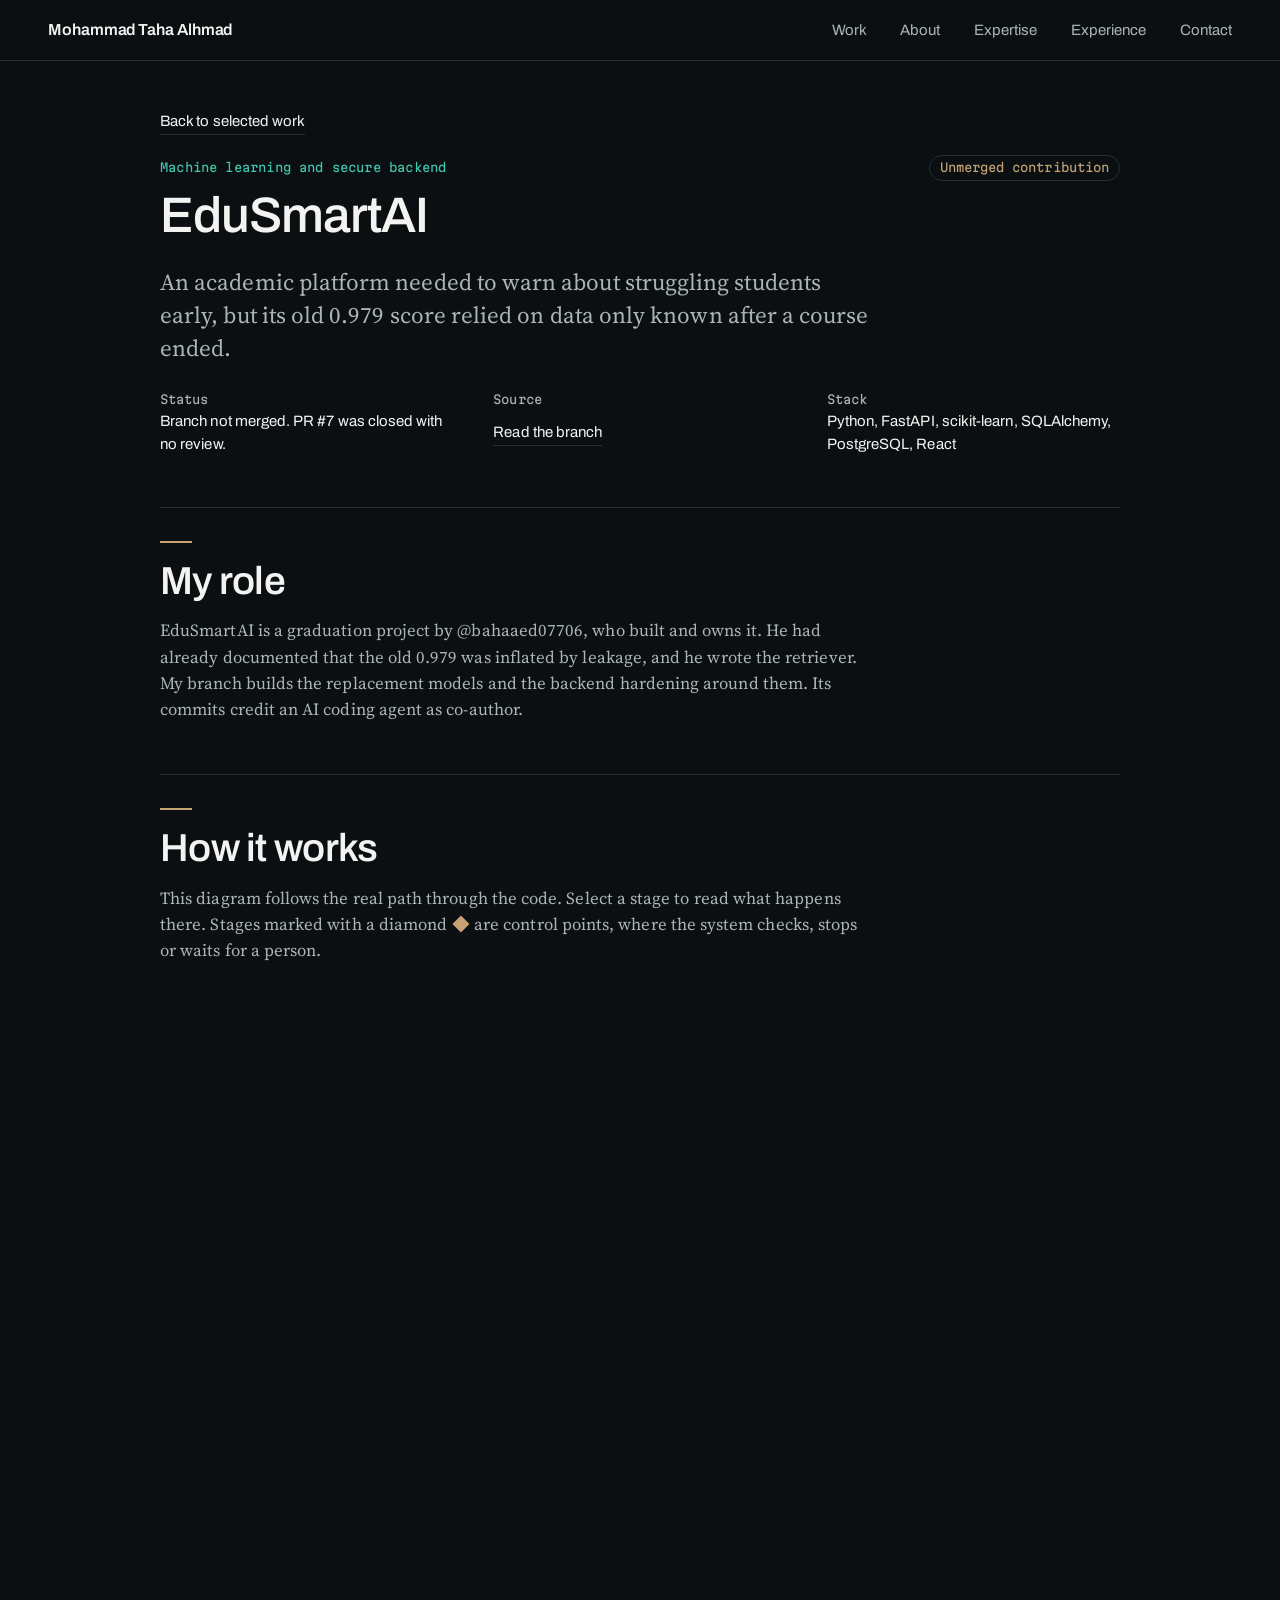
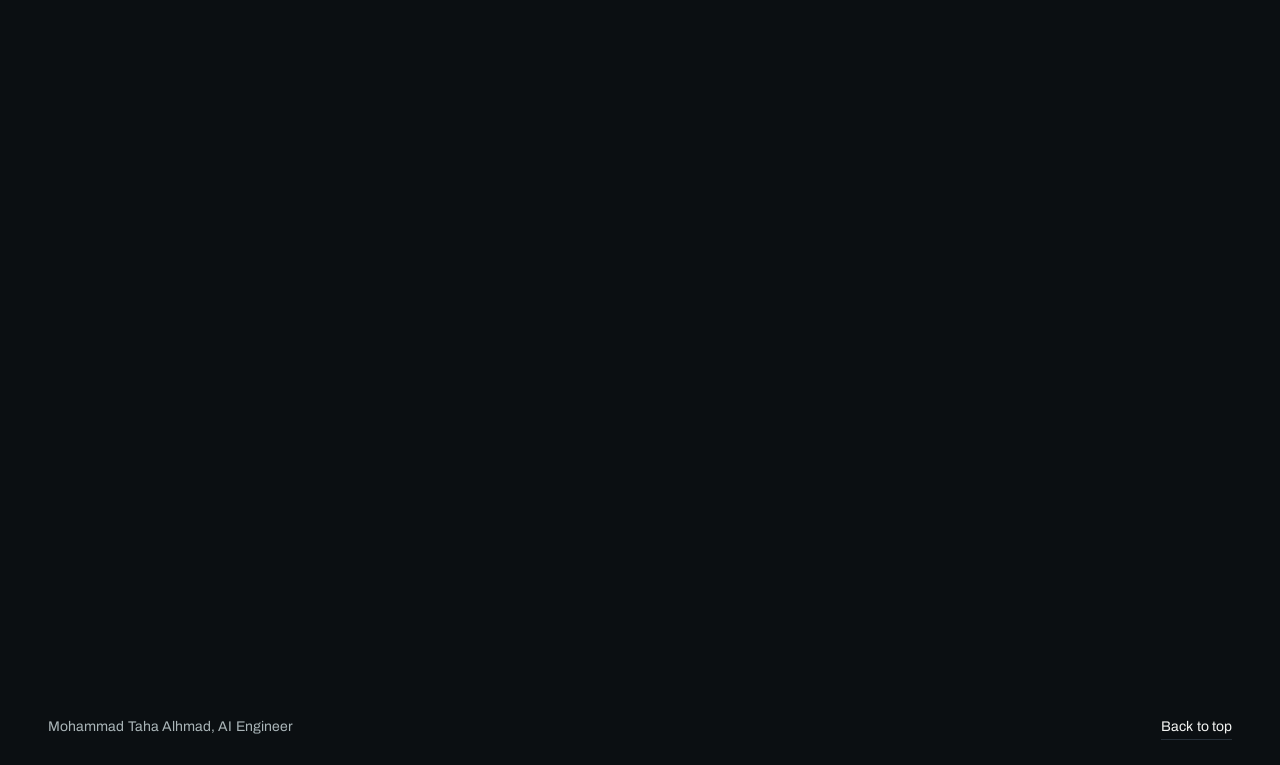
==== case-studies/edusmartai.html @ f691218a "release: replace the old portfolio with the verified redesign One commit with the final tree of the " ====
<!doctype html>
<html lang="en">
<head>
<meta charset="utf-8">
<meta name="viewport" content="width=device-width, initial-scale=1">
<meta http-equiv="Content-Security-Policy" content="default-src &#x27;none&#x27;; style-src &#x27;self&#x27;; script-src &#x27;self&#x27;; font-src &#x27;self&#x27;; img-src &#x27;self&#x27;; base-uri &#x27;none&#x27;; form-action &#x27;none&#x27;">
<meta name="referrer" content="strict-origin-when-cross-origin">
<meta name="color-scheme" content="dark">
<meta name="theme-color" content="#0B0F12">
<title>EduSmartAI case study | Mohammad Taha Alhmad</title>
<meta name="description" content="An academic platform needed to warn about struggling students early, but its old 0.979 score relied on data only known after a course ended.">
<link rel="canonical" href="https://tahamohmadf19-dev.github.io/portfolio/case-studies/edusmartai.html">
<meta property="og:type" content="profile">
<meta property="og:title" content="EduSmartAI case study | Mohammad Taha Alhmad">
<meta property="og:description" content="An academic platform needed to warn about struggling students early, but its old 0.979 score relied on data only known after a course ended.">
<meta property="og:url" content="https://tahamohmadf19-dev.github.io/portfolio/case-studies/edusmartai.html">
<meta property="og:image" content="https://tahamohmadf19-dev.github.io/portfolio/assets/og.png">
<meta property="og:image:alt" content="Mohammad Taha Alhmad, AI Engineer.">
<meta name="twitter:card" content="summary_large_image">
<link rel="icon" href="../assets/favicon.svg" type="image/svg+xml">
<link rel="preload" href="../assets/fonts/archivo.woff2" as="font" type="font/woff2" crossorigin>
<link rel="preload" href="../assets/fonts/source-serif-4.woff2" as="font" type="font/woff2" crossorigin>
<link rel="stylesheet" href="../assets/site.css?v=c9e9f7b3">
<script src="../assets/site.js?v=fcb029c4"></script>
</head>
<body>
<a class="skip" href="#main">Skip to content</a>
<header class="top">
  <div class="top-inner">
    <a class="home" href="../index.html"><span class="home-full">Mohammad Taha Alhmad</span><span class="home-short" aria-hidden="true">MTA</span></a>
    <button type="button" class="menu-btn" aria-expanded="false" aria-controls="site-nav">
      <span class="menu-icon" aria-hidden="true"><span></span><span></span></span>Menu
    </button>
    <nav id="site-nav" aria-label="Sections">
      <ul>
        <li><a href="../index.html#work">Work</a></li>
        <li><a href="../index.html#about">About</a></li>
        <li><a href="../index.html#expertise">Expertise</a></li>
        <li><a href="../index.html#experience">Experience</a></li>
        <li><a href="../index.html#contact">Contact</a></li>
      </ul>
    </nav>
  </div>
</header>

<main id="main" class="case">
  <section class="case-head">
    <p class="crumb"><a class="ul" href="../index.html#edusmartai">Back to selected work</a></p>
    <div class="project-kicker"><p class="shows">Machine learning and secure backend</p><p class="state">Unmerged contribution</p></div>
    <h1 id="name">EduSmartAI</h1>
    <p class="statement">An academic platform needed to warn about struggling students early, but its old 0.979 score relied on data only known after a course ended.</p>
    <dl class="foot-facts">
      <div><dt>Status</dt><dd>Branch not merged. PR #7 was closed with no review.</dd></div>
      <div><dt>Source</dt><dd><a class="ul" href="https://github.com/tahamohmadf19-dev/EduSmartAI/tree/feature/prod-1" rel="noopener noreferrer">Read the branch</a></dd></div>
      <div><dt>Stack</dt><dd>Python, FastAPI, scikit-learn, SQLAlchemy, PostgreSQL, React</dd></div>
    </dl>
  </section>
  
  <section class="case-block" data-reveal aria-labelledby="role-title">
    <h2 id="role-title">My role</h2>
    <p class="case-text">EduSmartAI is a graduation project by @bahaaed07706, who built and owns it. He had already documented that the old 0.979 was inflated by leakage, and he wrote the retriever. My branch builds the replacement models and the backend hardening around them. Its commits credit an AI coding agent as co-author.</p>
  </section>
  <section class="case-block" aria-labelledby="path-title">
    <h2 id="path-title">How it works</h2>
    <div class="case-text"><p>This diagram follows the real path through the code. Select a stage to read what happens there. Stages marked with a diamond <span class="legend-mark" aria-hidden="true"></span> are control points, where the system checks, stops or waits for a person.</p></div>
    <div class="project case-panel" data-reveal><figure class="trace-wrap"><figcaption>One early-risk prediction</figcaption><ol class="trace"><li class="stage stage-store"><button type="button" class="stage-btn" aria-expanded="false" aria-controls="edusmartai-stage-0"><span class="stage-mark" aria-hidden="true"></span><span class="stage-name">Course activity</span><span class="sr">, data</span></button><div class="stage-note" id="edusmartai-stage-0"><p><span class="stage-kind">Data</span> Attendance, submissions and engagement records for each student and course.</p></div></li><li class="stage stage-gate"><button type="button" class="stage-btn" aria-expanded="false" aria-controls="edusmartai-stage-1"><span class="stage-mark" aria-hidden="true"></span><span class="stage-name">Temporal cut-off</span><span class="sr">, control point</span></button><div class="stage-note" id="edusmartai-stage-1"><p><span class="stage-kind">Control point</span> At day 14, 28 or 42, only events visible by that day are used, which avoids the leakage in the old evaluation.</p></div></li><li class="stage stage-gate"><button type="button" class="stage-btn" aria-expanded="false" aria-controls="edusmartai-stage-2"><span class="stage-mark" aria-hidden="true"></span><span class="stage-name">Group-aware validation</span><span class="sr">, control point</span></button><div class="stage-note" id="edusmartai-stage-2"><p><span class="stage-kind">Control point</span> StratifiedGroupKFold keeps each student on one side of every split, with a temporal holdout and bootstrap confidence intervals.</p></div></li><li class="stage stage-step"><button type="button" class="stage-btn" aria-expanded="false" aria-controls="edusmartai-stage-3"><span class="stage-mark" aria-hidden="true"></span><span class="stage-name">Early-risk model</span><span class="sr">, step</span></button><div class="stage-note" id="edusmartai-stage-3"><p><span class="stage-kind">Step</span> A scikit-learn pipeline per cut-off, trained so that scaling and encoding happen inside each fold.</p></div></li><li class="stage stage-gate"><button type="button" class="stage-btn" aria-expanded="false" aria-controls="edusmartai-stage-4"><span class="stage-mark" aria-hidden="true"></span><span class="stage-name">Train-serve parity</span><span class="sr">, control point</span></button><div class="stage-note" id="edusmartai-stage-4"><p><span class="stage-kind">Control point</span> Training and serving share one feature module, and tests check that they produce the same features.</p></div></li><li class="stage stage-step"><button type="button" class="stage-btn" aria-expanded="false" aria-controls="edusmartai-stage-5"><span class="stage-mark" aria-hidden="true"></span><span class="stage-name">Explanation</span><span class="sr">, step</span></button><div class="stage-note" id="edusmartai-stage-5"><p><span class="stage-kind">Step</span> Deterministic, rule-based explanations of which signals drove a prediction, with no model-generated text.</p></div></li><li class="stage stage-step"><button type="button" class="stage-btn" aria-expanded="false" aria-controls="edusmartai-stage-6"><span class="stage-mark" aria-hidden="true"></span><span class="stage-name">Intervention</span><span class="sr">, step</span></button><div class="stage-note" id="edusmartai-stage-6"><p><span class="stage-kind">Step</span> Staff can record and track actions taken for a flagged student.</p></div></li></ol></figure></div>
  </section>
  <section class="case-block" data-reveal aria-labelledby="decisions-title">
    <h2 id="decisions-title">Engineering decisions</h2>
    <ul class="case-list"><li>Reported that the day-14 model is close to chance, and called it insufficient for operational use, instead of tuning until it looked better.</li><li>Built replacement models after the project owner documented the leakage in the old 0.979.</li><li>Added server-side token revocation, audit logging and rate limiting to the backend.</li><li>Added a bilingual held-out RAG evaluation, Arabic right-to-left support and accessibility work.</li></ul>
  </section>
  <section class="case-block" data-reveal aria-labelledby="tested-title">
    <h2 id="tested-title">What was tested</h2>
    <ul class="case-list"><li>Retrained with scripts/train_early_risk.py on 2026-11-07.</li><li>ROC-AUC by cut-off: day 14, 0.5657. Day 28, 0.6769. Day 42, 0.7288.</li><li>Accuracy by cut-off: day 14, 0.5536. Day 28, 0.6444. Day 42, 0.6844.</li><li>Backend suite: 220 passed, 3 skipped, at commit 73583aa.</li></ul>
  </section>
  <section class="case-block" data-reveal aria-labelledby="limits-title">
    <h2 id="limits-title">Limits and open work</h2>
    <ul class="case-list"><li>The legacy 0.979 could not be reproduced, because a source file is not in the repository.</li><li>The branch is not part of the project&#x27;s main branch.</li><li>The retriever is by the project owner, and it is lexical, not semantic.</li><li>Live LLM answer quality was not evaluated. Frontend tests and the live PostgreSQL integration were not run.</li></ul>
  </section>
</main>
<footer class="foot">
  <div class="foot-inner">
    <p>Mohammad Taha Alhmad, AI Engineer</p>
    <a class="ul" href="#main">Back to top</a>
  </div>
</footer>
</body>
</html>
---- assets/site.css ----
/* Black and charcoal surfaces, with teal for actions and interaction. Gold marks control points and small details.
   The base styles below are complete and still. All motion is added in one block near the end of this file. */
@font-face {
  font-family: "Archivo";
  src: url("fonts/archivo.woff2") format("woff2");
  font-weight: 400 800;
  font-stretch: 75% 125%;
  font-display: swap;
}
@font-face {
  font-family: "Source Serif 4";
  src: url("fonts/source-serif-4.woff2") format("woff2");
  font-weight: 400 700;
  font-display: swap;
}
@font-face {
  font-family: "Martian Mono";
  src: url("fonts/martian-mono.woff2") format("woff2");
  font-weight: 400 600;
  font-display: swap;
}
@font-face {
  font-family: "Archivo Fallback";
  src: local("Arial");
  size-adjust: 100%;
}

:root {
  color-scheme: dark;
  /* The owner's palette. */
  --bg: #0B0F12;
  --bg-2: #10171B;
  --surface: #151D22;
  --line: #273039;
  --text: #F3F4F2;
  --text-2: #AAB5B8;
  --accent: #42C8AD;
  --gold: #C4A274;
  /* Derived from it, for hover and for text on the accent color. */
  --accent-hover: #63D6BF;
  --on-accent: #0B0F12;

  --sans: "Archivo", "Archivo Fallback", Arial, sans-serif;
  --serif: "Source Serif 4", Georgia, serif;
  --mono: "Martian Mono", Consolas, monospace;
  --gutter: clamp(1.25rem, 4vw, 3rem);
  --page: min(100% - 2 * var(--gutter), 77.5rem);
  --section: clamp(4rem, 7.5vw, 7rem);
  --ease: cubic-bezier(0.2, 0.7, 0.2, 1);
}

*, *::before, *::after { box-sizing: border-box; }
html { -webkit-text-size-adjust: 100%; background: var(--bg); scroll-padding-top: 5rem; }
body {
  margin: 0;
  background: var(--bg);
  color: var(--text);
  font: 400 1rem/1.6 var(--sans);
  letter-spacing: 0.004em;
  overflow-wrap: break-word;
}
h1, h2, h3, h4, p, ul, ol, dl, dd, figure { margin: 0; padding: 0; }
ul, ol { list-style: none; }
img { display: block; max-width: 100%; height: auto; }
a { color: var(--accent); }
::selection { background: rgb(66 200 173 / 0.28); }
:focus-visible { outline: 2px solid var(--accent); outline-offset: 3px; border-radius: 4px; }
.sr {
  position: absolute; width: 1px; height: 1px; overflow: hidden;
  clip-path: inset(50%); white-space: nowrap;
}
.skip {
  position: absolute; left: var(--gutter); top: -4rem; z-index: 40;
  padding: 0.6rem 1rem; border-radius: 6px;
  background: var(--accent); color: var(--on-accent);
  font-weight: 600;
}
.skip:focus { top: 0.5rem; }

/* An underline that draws in the accent color on hover. It sits on a quiet resting line. */
.ul {
  color: var(--text);
  text-decoration: none;
  background-image: linear-gradient(var(--accent), var(--accent)), linear-gradient(var(--line), var(--line));
  background-position: 0 calc(100% - 0.55rem);
  background-repeat: no-repeat;
  background-size: 0 1px, 100% 1px;
}
.ul:hover, .ul:focus-visible { background-size: 100% 1px, 100% 1px; color: var(--accent-hover); }

/* Shared type */
h1, h2, h3, h4 { font-family: var(--sans); color: var(--text); text-wrap: balance; }
h2 { font-size: clamp(1.75rem, 1.4rem + 1.3vw, 2.5rem); font-weight: 560; line-height: 1.14; letter-spacing: -0.018em; }
h2::before {
  content: ""; display: block; width: 2rem; height: 2px; margin-bottom: 1rem;
  background: var(--gold); transform-origin: left center;
}
.shows, .fact dt, .hero-note, .stage-kind, .trace-wrap figcaption, .path figcaption, .job-dates, .index-shows, .index-title, .stack-line {
  font-family: var(--mono);
  font-size: 0.75rem;
  font-weight: 400;
  line-height: 1.6;
  letter-spacing: 0.015em;
}

/* Header */
.top {
  position: sticky; top: 0; z-index: 30;
  background: var(--bg);
  border-bottom: 1px solid var(--line);
}
.top-inner {
  position: relative;
  display: flex; justify-content: space-between; align-items: center; gap: 1rem;
  width: var(--page); margin-inline: auto; padding-block: 0.5rem;
}
.home-short { display: none; }
.home { display: inline-flex; align-items: center; min-height: 44px; color: var(--text); font-weight: 600; letter-spacing: -0.005em; text-decoration: none; }
.top nav ul { display: flex; flex-wrap: wrap; column-gap: clamp(1.25rem, 2.6vw, 2.25rem); }
.top nav a {
  position: relative;
  display: inline-flex; align-items: center; min-height: 44px;
  color: var(--text-2); font-size: 0.9375rem; text-decoration: none;
}
.top nav a::after {
  content: ""; position: absolute; left: 0; right: 0; bottom: 0.45rem; height: 1px;
  background: var(--accent); transform: scaleX(0); transform-origin: left center;
}
.top nav a:hover, .top nav a[aria-current] { color: var(--text); }
.top nav a:hover::after, .top nav a[aria-current]::after { transform: scaleX(1); }
.menu-btn {
  display: none;
  align-items: center; gap: 0.625rem;
  min-height: 44px; padding: 0 0.875rem;
  background: var(--surface); border: 1px solid var(--line); border-radius: 8px;
  color: var(--text); font: 500 0.9375rem var(--sans); cursor: pointer;
}
.menu-icon { position: relative; display: block; width: 1rem; height: 0.625rem; }
.menu-icon span { position: absolute; left: 0; right: 0; height: 1.5px; background: currentColor; }
.menu-icon span:first-child { top: 0; }
.menu-icon span:last-child { bottom: 0; }
.menu-btn[aria-expanded="true"] .menu-icon span:first-child { transform: translateY(0.28rem) rotate(45deg); }
.menu-btn[aria-expanded="true"] .menu-icon span:last-child { transform: translateY(-0.28rem) rotate(-45deg); }

/* Hero */
/* Only the sides are clipped, so the light fades into the next section instead of ending at a hard edge. */
.hero { position: relative; overflow-x: clip; }
/* Two faint pools of light. They are the only large soft shapes on the page. */
.hero::before, .hero::after { content: ""; position: absolute; z-index: 0; border-radius: 50%; pointer-events: none; }
.hero::before {
  top: -22rem; right: -10rem; width: 52rem; height: 52rem;
  background: radial-gradient(closest-side, rgb(66 200 173 / 0.1), rgb(66 200 173 / 0));
}
.hero::after {
  bottom: -26rem; left: -14rem; width: 46rem; height: 46rem;
  background: radial-gradient(closest-side, rgb(196 162 116 / 0.06), rgb(196 162 116 / 0));
}
.hero-grid {
  position: relative; z-index: 1;
  display: grid;
  grid-template-columns: minmax(0, 1fr) clamp(18rem, 26vw, 23rem);
  gap: 2rem clamp(2.5rem, 6.5vw, 6.5rem);
  align-items: center;
  width: var(--page);
  margin-inline: auto;
  padding-block: clamp(1.75rem, 2.6vw, 2.5rem) clamp(1.75rem, 2.4vw, 2.25rem);
}
h1 {
  font-size: clamp(2.125rem, 1.6rem + 1.9vw, 3.25rem);
  font-weight: 540;
  line-height: 1.08;
  letter-spacing: -0.02em;
}
.role {
  margin-top: 0.625rem;
  color: var(--accent);
  font-size: clamp(1.125rem, 1.05rem + 0.35vw, 1.375rem);
  font-weight: 500;
  line-height: 1.3;
}
.statement {
  margin-top: clamp(1.125rem, 1.8vw, 1.5rem);
  max-width: 31em;
  color: var(--text-2);
  font: 400 clamp(1.1875rem, 1.05rem + 0.5vw, 1.4375rem)/1.45 var(--serif);
}
.actions { display: flex; flex-wrap: wrap; gap: 0.75rem; margin-top: clamp(1.5rem, 2.4vw, 2rem); }
.btn {
  display: inline-flex; align-items: center; justify-content: center; gap: 0.625rem;
  min-height: 3.125rem; padding: 0.5rem 1.5rem;
  background: var(--surface);
  border: 1px solid var(--line); border-radius: 8px;
  color: var(--text); text-decoration: none;
  font-weight: 600; line-height: 1.2;
}
.btn:hover { border-color: var(--accent); color: var(--accent-hover); }
.btn.btn-primary { background: var(--accent); border-color: var(--accent); color: var(--on-accent); }
.btn.btn-primary:hover { background: var(--accent-hover); border-color: var(--accent-hover); color: var(--on-accent); }
.hero-links { display: flex; flex-wrap: wrap; column-gap: 1.5rem; margin-top: 0.625rem; font-size: 0.9375rem; font-weight: 500; }
.hero-links a, .contact-links a { display: inline-flex; align-items: center; min-height: 44px; }
.stack-line {
  display: flex; flex-wrap: wrap; gap: 0.1rem 1.1rem;
  margin-top: 0.875rem;
  color: var(--text-2);
  line-height: 1.8;
}

/* Portrait */
.frame {
  position: relative;
  padding: 0.625rem;
  background: var(--surface);
  border: 1px solid var(--line);
  border-radius: 18px;
  box-shadow: 0 36px 70px -48px rgb(66 200 173 / 0.4);
}
.frame::before, .frame::after {
  content: ""; position: absolute; width: 1.5rem; height: 1.5rem; pointer-events: none;
  border: 0 solid var(--gold);
}
.frame::before { top: -1px; left: -1px; border-width: 1px 0 0 1px; border-top-left-radius: 18px; }
.frame::after { right: -1px; bottom: -1px; border-width: 0 1px 1px 0; border-bottom-right-radius: 18px; }
.frame picture, .frame-empty { display: block; overflow: hidden; border-radius: 11px; }
.frame img { width: 100%; aspect-ratio: 4 / 5; object-fit: cover; object-position: 50% 20%; }
/* Shown only until the formal portrait is supplied. The strict build refuses to publish this state. */
.frame-empty {
  display: flex; flex-direction: column; align-items: center; justify-content: center; gap: 0.75rem;
  aspect-ratio: 4 / 5;
  background: var(--bg-2);
  text-align: center;
}
.frame-mono { color: var(--line); font-size: clamp(3rem, 2.5rem + 3vw, 5.5rem); font-weight: 500; line-height: 1; letter-spacing: 0.02em; }
.frame-text { padding-inline: 1rem; color: var(--text-2); font: 400 0.75rem/1.6 var(--mono); }
.hero-note { margin-top: 0.75rem; color: var(--text-2); text-align: center; }

/* The path of one real message, in the hero */
.path {
  grid-column: 1 / -1;
  padding-top: 1.25rem;
  border-top: 1px solid var(--line);
}
.path figcaption { display: flex; flex-wrap: wrap; justify-content: space-between; gap: 0 1.5rem; color: var(--text-2); }
.path figcaption a { display: inline-flex; align-items: center; min-height: 44px; margin-block: -0.75rem; font-family: var(--sans); font-size: 0.875rem; font-weight: 500; }
.path-track { position: relative; margin-top: 0.875rem; }
.path ol { display: grid; grid-template-columns: repeat(7, minmax(0, 1fr)); }
.path li { position: relative; display: flex; flex-direction: column; gap: 0.5rem; padding-right: 0.5rem; color: var(--text-2); font-size: 0.875rem; line-height: 1.25; }
.path li::before { content: ""; position: absolute; left: 0; right: 0; top: 0.45rem; height: 1px; background: var(--line); }
.path li:last-child::before { display: none; }
.path-mark {
  position: relative; z-index: 1; display: block;
  width: 0.9rem; height: 0.9rem;
  background: var(--bg); border: 1.5px solid var(--text-2); border-radius: 50%;
}
.path .stage-store .path-mark { border-radius: 2px; }
.path .stage-gate .path-mark { width: 0.7rem; height: 0.7rem; margin: 0.1rem; background: var(--gold); border-color: var(--gold); border-radius: 1px; transform: rotate(45deg); }
.path-pulse {
  position: absolute; left: 0; top: 0.45rem; z-index: 2;
  width: calc(100% * 6 / 7); height: 1px;
  opacity: 0; pointer-events: none;
}
.path-pulse::before {
  content: ""; position: absolute; left: -0.25rem; top: -0.25rem;
  width: 0.5rem; height: 0.5rem; border-radius: 50%;
  background: var(--accent); box-shadow: 0 0 0.75rem rgb(66 200 173 / 0.8);
}

/* A hairline grid: one card divided by 1px gaps. Used for the project index and for how I work. */
.index, .work { width: var(--page); margin-inline: auto; position: relative; z-index: 1; }
.index-title { margin-bottom: 0.75rem; color: var(--text-2); }
.index ul, .approach ul {
  display: grid;
  gap: 1px;
  overflow: hidden;
  background: var(--line);
  border: 1px solid var(--line);
  border-radius: 12px;
}
.index ul { grid-template-columns: repeat(4, minmax(0, 1fr)); }
.index li { display: flex; background: var(--surface); }
.index a { position: relative; flex: 1; display: block; padding: 1.125rem 2.5rem 1.25rem 1.25rem; color: var(--text); text-decoration: none; }
.index a:focus-visible { outline-offset: -4px; }
.index a::after { content: "\2192"; position: absolute; right: 1.25rem; top: 1.125rem; color: var(--text-2); line-height: 1.3; }
.index a:hover { background: var(--bg-2); }
.index a:hover .index-name, .index a:hover::after { color: var(--accent-hover); }
.index-name { display: block; font-size: 1.0625rem; font-weight: 560; line-height: 1.3; letter-spacing: -0.008em; }
.index-shows { display: block; margin-top: 0.25rem; color: var(--text-2); }

/* Work */
.work { padding-top: var(--section); }
.section-head { display: grid; grid-template-columns: minmax(0, 4fr) minmax(0, 8fr); gap: 1rem clamp(2rem, 4vw, 3.5rem); align-items: end; margin-bottom: clamp(2rem, 3.5vw, 3rem); }
.section-head p { max-width: 38em; color: var(--text-2); font: 400 1.125rem/1.5 var(--serif); }
.legend-mark { display: inline-block; width: 0.7em; height: 0.7em; margin: 0 0.2em; background: var(--gold); transform: rotate(45deg); }

.project {
  --col-gap: clamp(1.5rem, 2.8vw, 2.5rem);
  position: relative;
  isolation: isolate;
  padding: clamp(1.25rem, 3.2vw, 2.75rem);
  background: var(--surface);
  border: 1px solid var(--line);
  border-radius: 16px;
}
/* A soft light that follows the pointer. Its position is set by site.js. */
.project::before {
  content: ""; position: absolute; inset: 0; z-index: -1; border-radius: inherit; opacity: 0; pointer-events: none;
  background: radial-gradient(28rem circle at var(--mx, 50%) var(--my, 0%), rgb(66 200 173 / 0.07), rgb(66 200 173 / 0));
}
.project + .project { margin-top: clamp(1.5rem, 2.6vw, 2.25rem); }
.shows { color: var(--accent); }
.project h3 { margin-top: 0.5rem; font-size: clamp(1.5rem, 1.25rem + 0.9vw, 2rem); font-weight: 560; line-height: 1.14; letter-spacing: -0.016em; }
.purpose { margin-top: 0.875rem; color: var(--text-2); font: 400 1.125rem/1.5 var(--serif); }

/* System trace: the signature of the page. */
.trace-wrap {
  padding: clamp(1.25rem, 2.2vw, 1.75rem);
  background: var(--bg);
  border: 1px solid var(--line);
  border-radius: 12px;
}
.trace-wrap figcaption { color: var(--text-2); }
.trace { display: grid; grid-template-columns: repeat(7, minmax(0, 1fr)); margin-top: 1.125rem; }
.stage { display: contents; }
.stage-btn {
  position: relative;
  grid-row: 1;
  display: flex; flex-direction: column; align-items: flex-start; gap: 0.625rem;
  min-height: 44px;
  padding: 0 0.25rem 1rem 0;
  background: none; border: 0; cursor: pointer; text-align: left;
  color: var(--text-2);
  font: 500 0.875rem/1.25 var(--sans);
}
.stage-btn::before {
  content: ""; position: absolute; left: 0; right: 0; top: 0.6rem; height: 2px; background: var(--accent);
  transform-origin: left center;
}
.stage:last-child .stage-btn::before { right: auto; width: 1.2rem; }
.stage-mark {
  position: relative; z-index: 1;
  width: 1.2rem; height: 1.2rem;
  background: var(--bg); border: 2px solid var(--text-2); border-radius: 50%;
}
.stage-store .stage-mark { border-radius: 3px; }
.stage-gate .stage-mark {
  width: 0.9rem; height: 0.9rem; margin: 0.15rem;
  background: var(--gold); border-color: var(--gold); border-radius: 1px;
  transform: rotate(45deg);
}
.stage-name { display: block; }
/* The ring wraps the name, because a ring on the whole button would cover the next stage's name. */
.stage-btn:focus-visible { outline: none; }
.stage-btn:focus-visible .stage-name { outline: 2px solid var(--accent); outline-offset: 3px; border-radius: 3px; }
.stage-btn:hover { color: var(--text); }
.is-open .stage-btn { color: var(--text); }
.is-open .stage-name { font-weight: 600; }
.is-open .stage-mark { box-shadow: 0 0 0 3px var(--bg), 0 0 0 4.5px var(--text); }
.stage:not(.stage-gate).is-open .stage-mark { background: var(--text); border-color: var(--text); }
.stage-note { grid-column: 1 / -1; grid-row: 2; }
.stage-note p { max-width: 46em; color: var(--text); font-size: 0.9375rem; line-height: 1.55; }
.stage-kind { display: block; margin-bottom: 0.25rem; color: var(--text-2); }
.stage-gate .stage-kind { color: var(--gold); }
/* Hidden notes keep their space, so the panel does not jump when another stage opens. */
.js .stage-note { visibility: hidden; padding-top: 1rem; border-top: 1px solid var(--line); }
.js .is-open .stage-note { visibility: visible; }

/* Without JavaScript: a plain list with every note visible. */
html:not(.js) .trace { grid-template-columns: minmax(0, 1fr); row-gap: 0.25rem; }
html:not(.js) .stage { display: block; }
html:not(.js) .stage-btn { cursor: default; flex-direction: row; align-items: center; padding-bottom: 0.25rem; color: var(--text); }
html:not(.js) .stage-btn::before { display: none; }
html:not(.js) .stage-note { padding: 0 0 0.75rem 2rem; }
html:not(.js) .menu-btn { display: none; }

/* A project card: the problem, then four cells, then status and the way in. */
.project-kicker { display: flex; flex-wrap: wrap; justify-content: space-between; align-items: center; gap: 0.25rem 1rem; }
.state {
  padding: 0.125rem 0.625rem;
  border: 1px solid var(--line); border-radius: 999px;
  color: var(--gold);
  font: 400 0.75rem/1.6 var(--mono);
}
.project-head .purpose { max-width: 44em; }
.media { margin-top: 1.5rem; }
.media img { width: 100%; border: 1px solid var(--line); border-radius: 10px; }
.media figcaption { margin-top: 0.5rem; color: var(--text-2); font: 400 0.75rem/1.6 var(--mono); }
.cells {
  display: grid; grid-template-columns: repeat(2, minmax(0, 1fr)); gap: 1px;
  margin-top: 1.75rem; overflow: hidden;
  background: var(--line); border: 1px solid var(--line); border-radius: 12px;
}
.cell { padding: 1.25rem; background: var(--bg-2); }
.cell h4 { font-size: 0.9375rem; font-weight: 600; }
.cell ul { margin-top: 0.5rem; }
.cell li, .cell p { color: var(--text-2); font-size: 0.9375rem; line-height: 1.5; }
.cell p { margin-top: 0.5rem; }
.cell li { padding: 0.3rem 0; }
.cell .stack { color: var(--text); }
.tag {
  display: inline-block; margin-right: 0.25rem; padding: 0 0.4375rem;
  border: 1px solid var(--line); border-radius: 4px;
  font: 400 0.6875rem/1.5 var(--mono);
  white-space: nowrap;
}
.tag-ran { border-color: var(--accent); color: var(--accent); }
.tag-code { color: var(--text); }
.tag-doc { color: var(--text-2); }
.tag-gap { border-color: var(--gold); color: var(--gold); }
.project-foot {
  display: flex; flex-wrap: wrap; justify-content: space-between; align-items: center; gap: 1rem 2rem;
  margin-top: 1.5rem;
}
.foot-facts { display: flex; flex-wrap: wrap; gap: 0.5rem 2.5rem; flex: 1 1 24rem; }
.foot-facts div { flex: 1 1 14rem; }
.foot-facts dt { color: var(--text-2); font: 400 0.75rem/1.6 var(--mono); }
.foot-facts dd { margin-top: 0.1rem; font-size: 0.9375rem; line-height: 1.5; }
.foot-facts a { display: inline-flex; align-items: center; min-height: 44px; }
.project-foot .btn { flex: none; }
.section-note p { max-width: 38em; color: var(--text-2); font: 400 1.125rem/1.5 var(--serif); }
.legend { display: flex; flex-wrap: wrap; gap: 0.25rem 1.5rem; margin-top: 0.75rem; color: var(--text-2); font-size: 0.875rem; line-height: 1.6; }
.section-head p { max-width: none; }

/* Case study pages */
.case { width: var(--page); max-width: 60rem; margin-inline: auto; padding-bottom: 3rem; }
.case-head { padding-top: clamp(1.5rem, 3vw, 2.5rem); }
.crumb { display: flex; min-height: 44px; align-items: center; margin-bottom: 0.75rem; }
.crumb a { display: inline-flex; align-items: center; min-height: 44px; font-size: 0.9375rem; }
.case-head h1 { margin-top: 0.5rem; }
.case-head .foot-facts { margin-top: 1.5rem; }
.case-block { margin-top: clamp(2.25rem, 4vw, 3.5rem); padding-top: clamp(1.5rem, 2.6vw, 2.25rem); border-top: 1px solid var(--line); }
.case-text { margin-top: 0.875rem; max-width: 42em; color: var(--text-2); font: 400 1.0625rem/1.55 var(--serif); }
.case-list { margin-top: 0.75rem; max-width: 46em; }
.case-list li { position: relative; padding: 0.4375rem 0 0.4375rem 1rem; color: var(--text-2); line-height: 1.55; }
.case-list li::before { content: ""; position: absolute; left: 0; top: 1.1em; width: 0.4em; height: 1px; background: var(--accent); }
.case-panel { margin-top: 1.25rem; padding: 0; border: 0; background: none; }

.more { margin-top: clamp(2.5rem, 4vw, 3.5rem); }
.more h3 { font-size: 1.25rem; font-weight: 560; letter-spacing: -0.01em; }
.more ul { display: grid; grid-template-columns: repeat(3, minmax(0, 1fr)); gap: 1rem clamp(1.5rem, 2.8vw, 2.5rem); margin-top: 0.75rem; align-items: start; }
.more li { padding-top: 0.75rem; border-top: 1px solid var(--line); }
.more-name { display: inline-flex; align-items: center; min-height: 44px; font-weight: 600; line-height: 1.25; }
.more li p { margin-top: 0.375rem; color: var(--text-2); font-size: 0.9375rem; line-height: 1.5; }
.more .more-status { font-size: 0.875rem; }
.more li .media { margin: 0.25rem 0 0.75rem; }

/* Sections alternate between the two background values. */
.band { margin-top: var(--section); padding-block: clamp(3.5rem, 6vw, 5.5rem); }
.band + .band { margin-top: 0; }
.band-alt { background: var(--bg-2); border-block: 1px solid var(--line); }
.band-inner {
  display: grid; grid-template-columns: minmax(0, 4fr) minmax(0, 8fr);
  gap: 1.25rem clamp(2rem, 4vw, 3.5rem);
  width: var(--page); margin-inline: auto;
}
.about-text p { max-width: 36em; font: 400 clamp(1.125rem, 1.05rem + 0.3vw, 1.3125rem)/1.5 var(--serif); }
.about-text p + p { margin-top: 1em; }
.approach { grid-column: 2; margin-top: 1rem; }
.approach-title { font-size: 1.0625rem; font-weight: 600; }
.approach ul { grid-template-columns: repeat(2, minmax(0, 1fr)); margin-top: 0.875rem; }
.approach li { padding: 1.25rem; background: var(--surface); }
.approach li h3 { font-size: 1rem; font-weight: 600; }
.approach li p { margin-top: 0.3rem; color: var(--text-2); font-size: 0.9375rem; line-height: 1.5; }
.approach li p a { color: var(--accent); text-underline-offset: 0.2em; text-decoration-thickness: 1px; }
.approach li p a:hover { color: var(--accent-hover); }

.skill-group { display: grid; grid-template-columns: minmax(0, 13rem) minmax(0, 1fr); gap: 0.25rem 1.5rem; padding-block: 0.875rem; border-top: 1px solid var(--line); }
.skill-group:first-child { border-top: 0; padding-top: 0; }
.skill-group h3 { font-size: 0.9375rem; font-weight: 600; line-height: 1.5; }
.skill-group ul { display: flex; flex-wrap: wrap; gap: 0 1.1rem; color: var(--text-2); font-size: 0.9375rem; line-height: 1.6; }

.job + .job { margin-top: 1.75rem; padding-top: 1.75rem; border-top: 1px solid var(--line); }
.job header { display: flex; justify-content: space-between; align-items: baseline; flex-wrap: wrap; gap: 0.25rem 1.5rem; }
.job h3 { font-size: clamp(1.125rem, 1.05rem + 0.3vw, 1.3125rem); font-weight: 560; line-height: 1.25; letter-spacing: -0.01em; }
.job-meta { flex-basis: 100%; order: 3; color: var(--text-2); font-size: 0.9375rem; line-height: 1.5; }
.job-dates { color: var(--gold); white-space: nowrap; }
.job-lead { margin-top: 0.75rem; color: var(--text-2); font-size: 0.9375rem; }
.job-pending { margin-top: 0.75rem; color: var(--text-2); font-size: 0.875rem; }
.job ul { margin-top: 0.625rem; }
.job li { position: relative; max-width: 44em; padding: 0.25rem 0 0.25rem 1rem; color: var(--text-2); line-height: 1.55; }
.job li::before { content: ""; position: absolute; left: 0; top: 0.95em; width: 0.4em; height: 1px; background: var(--accent); }

.degree { font-size: clamp(1.125rem, 1.05rem + 0.3vw, 1.3125rem); font-weight: 560; line-height: 1.25; letter-spacing: -0.01em; }
.degree-meta { margin-top: 0.15rem; color: var(--text-2); font-size: 0.9375rem; }
.cert-title { margin-top: 2rem; font-size: 0.9375rem; font-weight: 600; }
.certs { margin-top: 0.625rem; }
.certs li { display: grid; grid-template-columns: minmax(0, 1.1fr) minmax(0, 1fr); gap: 0.1rem 1.5rem; padding: 0.625rem 0; border-top: 1px solid var(--line); font-size: 0.9375rem; line-height: 1.45; align-items: center; }
.cert-meta { color: var(--text-2); }
/* The tap area stays 44px, and the negative margin keeps linked rows the same height as plain ones. */
.cert-name a { display: inline-flex; align-items: center; min-height: 44px; margin-block: -0.6rem; }

/* Contact and footer */
.contact-line { color: var(--text-2); font: 400 1.125rem/1.5 var(--serif); }
.contact-mail { margin-top: 0.75rem; font-size: clamp(1.25rem, 1.05rem + 1vw, 1.875rem); font-weight: 500; line-height: 1.2; letter-spacing: -0.012em; }
.contact-mail a { display: inline-flex; align-items: center; min-height: 44px; background-position: 0 100%; }
.contact-links { display: flex; flex-wrap: wrap; column-gap: 1.5rem; margin-top: 0.75rem; font-size: 0.9375rem; font-weight: 500; }
.foot-inner {
  display: flex; justify-content: space-between; align-items: center; flex-wrap: wrap; gap: 0.25rem 1.5rem;
  width: var(--page); margin-inline: auto; padding-block: 1rem;
  color: var(--text-2); font-size: 0.875rem;
}
.foot-inner a { display: inline-flex; align-items: center; min-height: 44px; }

/* Narrower screens */
@media (max-width: 1240px) {
  .purpose { max-width: 40em; }
}
@media (max-width: 960px) {
  .actions li { flex: 1 1 auto; }
  .btn { width: 100%; padding-inline: 1.125rem; }
  .index ul { grid-template-columns: repeat(2, minmax(0, 1fr)); }
  .section-head, .band-inner { grid-template-columns: minmax(0, 1fr); }
  .approach { grid-column: 1; }
  .findings, .more ul { grid-template-columns: minmax(0, 1fr); }
  .hero-grid { grid-template-columns: minmax(0, 1fr) clamp(15rem, 34vw, 19rem); column-gap: 2rem; }
}
@media (max-width: 860px) {
  /* The trace turns vertical, and each note opens under its stage. */
  .trace { grid-template-columns: minmax(0, 1fr); margin-top: 0.75rem; }
  .stage { display: block; }
  .stage-btn { flex-direction: row; align-items: center; gap: 0.875rem; width: 100%; min-height: 48px; padding: 0.35rem 0; font-size: 0.9375rem; }
  .stage-btn::before { left: calc(0.6rem - 1px); right: auto; top: 0; bottom: 0; width: 2px; height: auto; transform-origin: center top; }
  .stage:last-child .stage-btn::before { width: 2px; bottom: 50%; }
  .stage:first-child .stage-btn::before { top: 50%; }
  .stage-mark { flex: none; }
  .js .stage-note { display: none; visibility: visible; padding: 0.125rem 0 0.875rem 2.075rem; border-top: 0; }
  .js .is-open .stage-note { display: block; }
  /* The rail continues past an open note, so the path reads as one line. */
  .stage-note { position: relative; }
  .js .stage-note::before { content: ""; position: absolute; left: calc(0.6rem - 1px); top: 0; bottom: 0; width: 2px; background: var(--accent); }
  .js .stage:last-child .stage-note::before { display: none; }
}
@media (max-width: 760px) {
  .js .menu-btn { display: inline-flex; }
  .js .top nav {
    position: absolute; left: 0; right: 0; top: calc(100% + 0.5rem + 1px);
    padding: 0.5rem 1rem;
    background: var(--surface);
    border: 1px solid var(--line); border-radius: 12px;
    visibility: hidden; opacity: 0;
  }
  .js .top nav.is-open { visibility: visible; opacity: 1; }
  .js .top nav ul { display: block; }
  .js .top nav li + li { border-top: 1px solid var(--line); }
  .js .top nav a { display: flex; min-height: 48px; margin-inline: -0.5rem; padding-inline: 0.5rem; font-size: 1rem; }
  .js .top nav a:focus-visible { outline-offset: -2px; }
  .js .top nav a::after { display: none; }
  .js .top nav a[aria-current] { color: var(--accent); }
  html:not(.js) .top { position: static; }
  html:not(.js) .top-inner { flex-wrap: wrap; }
  .cells { grid-template-columns: minmax(0, 1fr); }
}
@media (max-width: 640px) {
  /* Phones: tighter spacing and slightly smaller reading text keep the page shorter, with no content removed. */
  :root { --section: 2.75rem; }
  .band { padding-block: 2.25rem; }
  .band-inner { row-gap: 0.875rem; }
  h2::before { margin-bottom: 0.625rem; }
  .section-head { margin-bottom: 1.25rem; row-gap: 0.625rem; }
  .section-head p, .purpose, .contact-line { font-size: 1.0625rem; line-height: 1.45; }
  .about-text p { font-size: 1.0625rem; line-height: 1.5; }
  .project { padding: 1.125rem; }
  .project + .project { margin-top: 1rem; }
  .purpose { margin-top: 0.625rem; }
  .trace-wrap { padding: 1rem; }
  .trace { margin-top: 0.375rem; }
  .stage-btn { min-height: 44px; padding-block: 0.25rem; }
  .more { margin-top: 1.75rem; }
  .approach { margin-top: 0.5rem; }
  .approach li { padding: 0.875rem 1rem; }
  .skill-group { padding-block: 0.625rem; }
  .skill-group ul { column-gap: 0.875rem; line-height: 1.5; }
  .job + .job { margin-top: 1.25rem; padding-top: 1.25rem; }
  .job li { font-size: 0.9375rem; line-height: 1.5; padding-block: 0.1875rem; }
  .cert-title { margin-top: 1.25rem; }
  .certs li { padding-block: 0.5rem; }
  .index-title { margin-bottom: 0.5rem; }
  .index a { padding: 0.75rem 2.5rem 0.75rem 1rem; }
  .index a::after { right: 1rem; top: 0.75rem; }
  /* Name first, then a wide head-and-shoulders crop of the portrait, then what I build and how to reach me. */
  .hero-grid { grid-template-columns: minmax(0, 1fr); row-gap: 0; padding-block: 1.5rem 2rem; }
  /* The full name is the first thing below the header, so the header shows initials. */
  .home-full { position: absolute; width: 1px; height: 1px; overflow: hidden; clip-path: inset(50%); white-space: nowrap; }
  .home-short { display: inline; letter-spacing: 0.04em; }
  /* A smaller, fainter light, because a large one reads as haze on a narrow screen. */
  .hero::before { top: -9rem; right: -9rem; width: 24rem; height: 24rem; opacity: 0.7; }
  .hero::after { display: none; }
  .hero-text, .hero-id { display: contents; }
  h1 { order: 1; }
  .role { order: 2; }
  .portrait { order: 3; margin-top: 1.125rem; }
  .statement { order: 4; }
  .actions { order: 5; display: grid; grid-template-columns: minmax(0, 1fr); gap: 0.625rem; }
  .hero-links { order: 6; justify-content: space-between; column-gap: 0.75rem; margin-top: 0.5rem; }
  .stack-line { order: 7; margin-top: 0.5rem; }
  .path { order: 8; margin-top: 1.25rem; }
  .frame { padding: 0.5rem; border-radius: 16px; }
  .frame img, .frame-empty { aspect-ratio: 5 / 4; }
  .hero-note { margin-top: 0.5rem; }
  /* The path keeps its marks, and its stage names stay available to screen readers. */
  .path-name { position: absolute; width: 1px; height: 1px; overflow: hidden; clip-path: inset(50%); white-space: nowrap; }
  .path li { padding-right: 0; }
  /* The last mark sits on the right edge, so the path spans the full width. */
  .path ol { grid-template-columns: repeat(6, minmax(0, 1fr)) 0.9rem; }
  .path-pulse { width: calc(100% - 0.9rem); }
  .path figcaption a { margin-block: 0; }
  .index ul, .approach ul { grid-template-columns: minmax(0, 1fr); }
  .skill-group { grid-template-columns: minmax(0, 1fr); }
  .certs li { grid-template-columns: minmax(0, 1fr); }
  .job header { display: block; }
  .job-dates { display: block; margin-top: 0.15rem; }
  .project { border-radius: 14px; }
  .trace-wrap { margin-inline: -0.25rem; }
  .cell { padding: 1rem; }
  .project-foot .btn { width: 100%; }
}

/* ---- Motion. Everything that moves is in this block, so reduced motion and no JavaScript get the still page above. ---- */
@media screen and (prefers-reduced-motion: no-preference) {
  html { scroll-behavior: smooth; }

  /* Quick feedback */
  a, .btn, .stage-btn, .menu-btn { transition: color 0.18s, background-color 0.18s, border-color 0.18s, background-size 0.32s var(--ease), transform 0.18s var(--ease); }
  .btn:hover { transform: translateY(-1px); }
  .btn:active { transform: translateY(0) scale(0.985); }
  .btn-arrow { display: inline-block; transition: transform 0.22s var(--ease); }
  .btn:hover .btn-arrow { transform: translateX(3px); }
  .top nav a::after { transition: transform 0.28s var(--ease); }
  .menu-icon span { transition: transform 0.22s var(--ease); }
  .index a::after { transition: transform 0.22s var(--ease), color 0.18s; }
  .index a:hover::after { transform: translateX(3px); }
  .stage-mark { transition: box-shadow 0.2s, background-color 0.2s, border-color 0.2s; }
  .frame img { transition: transform 1.2s var(--ease); }
  .frame:hover img { transform: scale(1.015); }

  /* Mobile menu */
  @media (max-width: 760px) {
    .js .top nav { transform: translateY(-0.5rem); transition: opacity 0.2s, transform 0.24s var(--ease), visibility 0s 0.24s; }
    .js .top nav.is-open { transform: none; transition: opacity 0.2s, transform 0.24s var(--ease), visibility 0s; }
  }

  /* Hero entrance: text in sequence, then the portrait opens, then the path. */
  .js .enter { animation: rise 0.8s var(--ease) both; }
  .js .d1 { animation-delay: 0.05s; }
  .js .d2 { animation-delay: 0.13s; }
  .js .d3 { animation-delay: 0.21s; }
  .js .d4 { animation-delay: 0.3s; }
  .js .d5 { animation-delay: 0.39s; }
  .js .d6 { animation-delay: 0.48s; }
  .js .d7 { animation-delay: 0.62s; }
  .js .frame { animation: frame-in 0.9s var(--ease) 0.12s both; }
  .js .frame img, .js .frame-empty > * { animation: photo-in 1.15s var(--ease) 0.12s both; }

  /* Ambient light: slow, transform only, and paused once the hero has scrolled away. */
  .hero::before { animation: drift-a 26s ease-in-out infinite alternate; }
  .hero::after { animation: drift-b 32s ease-in-out infinite alternate; }
  .hero.is-away::before, .hero.is-away::after { animation-play-state: paused; }

  /* The hero path: one pulse travels the real stages and each mark answers as it passes. */
  .path.is-playing .path-pulse { animation: travel 3s linear both; }
  .path.is-playing .path-mark { animation: answer 0.5s var(--ease) both; }
  .path.is-playing li:nth-child(2) .path-mark { animation-delay: 0.5s; }
  .path.is-playing li:nth-child(3) .path-mark { animation-delay: 1s; }
  .path.is-playing li:nth-child(4) .path-mark { animation-delay: 1.5s; }
  .path.is-playing li:nth-child(5) .path-mark { animation-delay: 2s; }
  .path.is-playing li:nth-child(6) .path-mark { animation-delay: 2.5s; }
  .path.is-playing li:nth-child(7) .path-mark { animation-delay: 3s; }

  /* Scroll reveals use `translate`, so they never compete with the `transform` used on hover. */
  .js [data-reveal] { transition: opacity 0.75s var(--ease), translate 0.75s var(--ease); }
  .js [data-reveal]:not(.in) { opacity: 0; translate: 0 1.25rem; }
  .js .project[data-reveal] { transition: opacity 0.75s var(--ease), translate 0.75s var(--ease), transform 0.28s var(--ease), border-color 0.28s, box-shadow 0.28s; }
  .project::before { transition: opacity 0.3s; }
  h2::before { transition: transform 0.7s var(--ease) 0.15s; }
  .js [data-reveal]:not(.in) h2::before, .js .band-inner:not(.in) h2::before { transform: scaleX(0); }

  /* Items inside a revealed list follow one another. */
  .js [data-reveal] > ul > li, .js .skill-group { transition: opacity 0.6s var(--ease), translate 0.6s var(--ease); }
  .js .approach:not(.in) li, .js .skills:not(.in) .skill-group { opacity: 0; translate: 0 0.625rem; }
  .js [data-reveal] > ul > li:nth-child(2), .js .skill-group:nth-child(2) { transition-delay: 0.07s; }
  .js [data-reveal] > ul > li:nth-child(3), .js .skill-group:nth-child(3) { transition-delay: 0.14s; }
  .js [data-reveal] > ul > li:nth-child(4), .js .skill-group:nth-child(4) { transition-delay: 0.21s; }
  .js .skill-group:nth-child(5) { transition-delay: 0.28s; }

  /* A project's trace draws in stage order when its card appears. */
  .js .stage-btn::before { transition: transform 0.3s linear; }
  .js .project:not(.in) .stage-btn::before { transform: scaleX(0); }
  .js .project:not(.in) .stage-mark { opacity: 0; }
  .js .project .stage-mark { transition: opacity 0.25s, box-shadow 0.2s, background-color 0.2s, border-color 0.2s; }
  .js .project.in .stage:nth-child(2) .stage-btn::before, .js .project.in .stage:nth-child(2) .stage-mark { transition-delay: 0.14s; }
  .js .project.in .stage:nth-child(3) .stage-btn::before, .js .project.in .stage:nth-child(3) .stage-mark { transition-delay: 0.28s; }
  .js .project.in .stage:nth-child(4) .stage-btn::before, .js .project.in .stage:nth-child(4) .stage-mark { transition-delay: 0.42s; }
  .js .project.in .stage:nth-child(5) .stage-btn::before, .js .project.in .stage:nth-child(5) .stage-mark { transition-delay: 0.56s; }
  .js .project.in .stage:nth-child(6) .stage-btn::before, .js .project.in .stage:nth-child(6) .stage-mark { transition-delay: 0.7s; }
  .js .project.in .stage:nth-child(7) .stage-btn::before, .js .project.in .stage:nth-child(7) .stage-mark { transition-delay: 0.84s; }
  @media (max-width: 860px) {
    .js .project:not(.in) .stage-btn::before { transform: scaleY(0); }
  }
  .js .is-open .stage-note p { animation: note-in 0.32s var(--ease) both; }

  /* Project card hover */
  @media (hover: hover) and (pointer: fine) {
    .project:not(.case-panel):hover {
      transform: translateY(-3px);
      border-color: rgb(66 200 173 / 0.45);
      box-shadow: 0 26px 50px -34px rgb(0 0 0 / 0.9), 0 0 0 1px rgb(66 200 173 / 0.08);
    }
    .project:not(.case-panel):hover::before { opacity: 1; }
  }

  @keyframes rise {
    from { opacity: 0; transform: translateY(0.875rem); }
    to { opacity: 1; transform: none; }
  }
  @keyframes frame-in {
    from { opacity: 0; transform: translateY(1rem); }
    to { opacity: 1; transform: none; }
  }
  @keyframes photo-in {
    from { opacity: 0; clip-path: inset(7% 0 7% 0 round 8px); transform: scale(1.05); }
    to { opacity: 1; clip-path: inset(0 0 0 0 round 0); transform: none; }
  }
  @keyframes drift-a {
    from { transform: translate3d(0, 0, 0) scale(1); }
    to { transform: translate3d(-5rem, 3rem, 0) scale(1.08); }
  }
  @keyframes drift-b {
    from { transform: translate3d(0, 0, 0) scale(1); }
    to { transform: translate3d(5rem, -2.5rem, 0) scale(1.06); }
  }
  @keyframes travel {
    0% { opacity: 0; transform: translateX(0); }
    4% { opacity: 1; }
    96% { opacity: 1; }
    100% { opacity: 0; transform: translateX(100%); }
  }
  @keyframes answer {
    0%, 100% { scale: 1; }
    45% { scale: 1.35; }
  }
  @keyframes note-in {
    from { opacity: 0; transform: translateY(0.25rem); }
    to { opacity: 1; transform: none; }
  }
}

@media (forced-colors: active) {
  .stage-gate .stage-mark, .legend-mark, .path .stage-gate .path-mark { background: Highlight; forced-color-adjust: none; }
  .is-open .stage-mark { outline: 2px solid Highlight; }
  .btn, .project, .frame, .trace-wrap { border: 1px solid CanvasText; }
  .hero::before, .hero::after, .path-pulse { display: none; }
}
@media print {
  .top { position: static; }
  .hero::before, .hero::after, .path-pulse { display: none; }
}
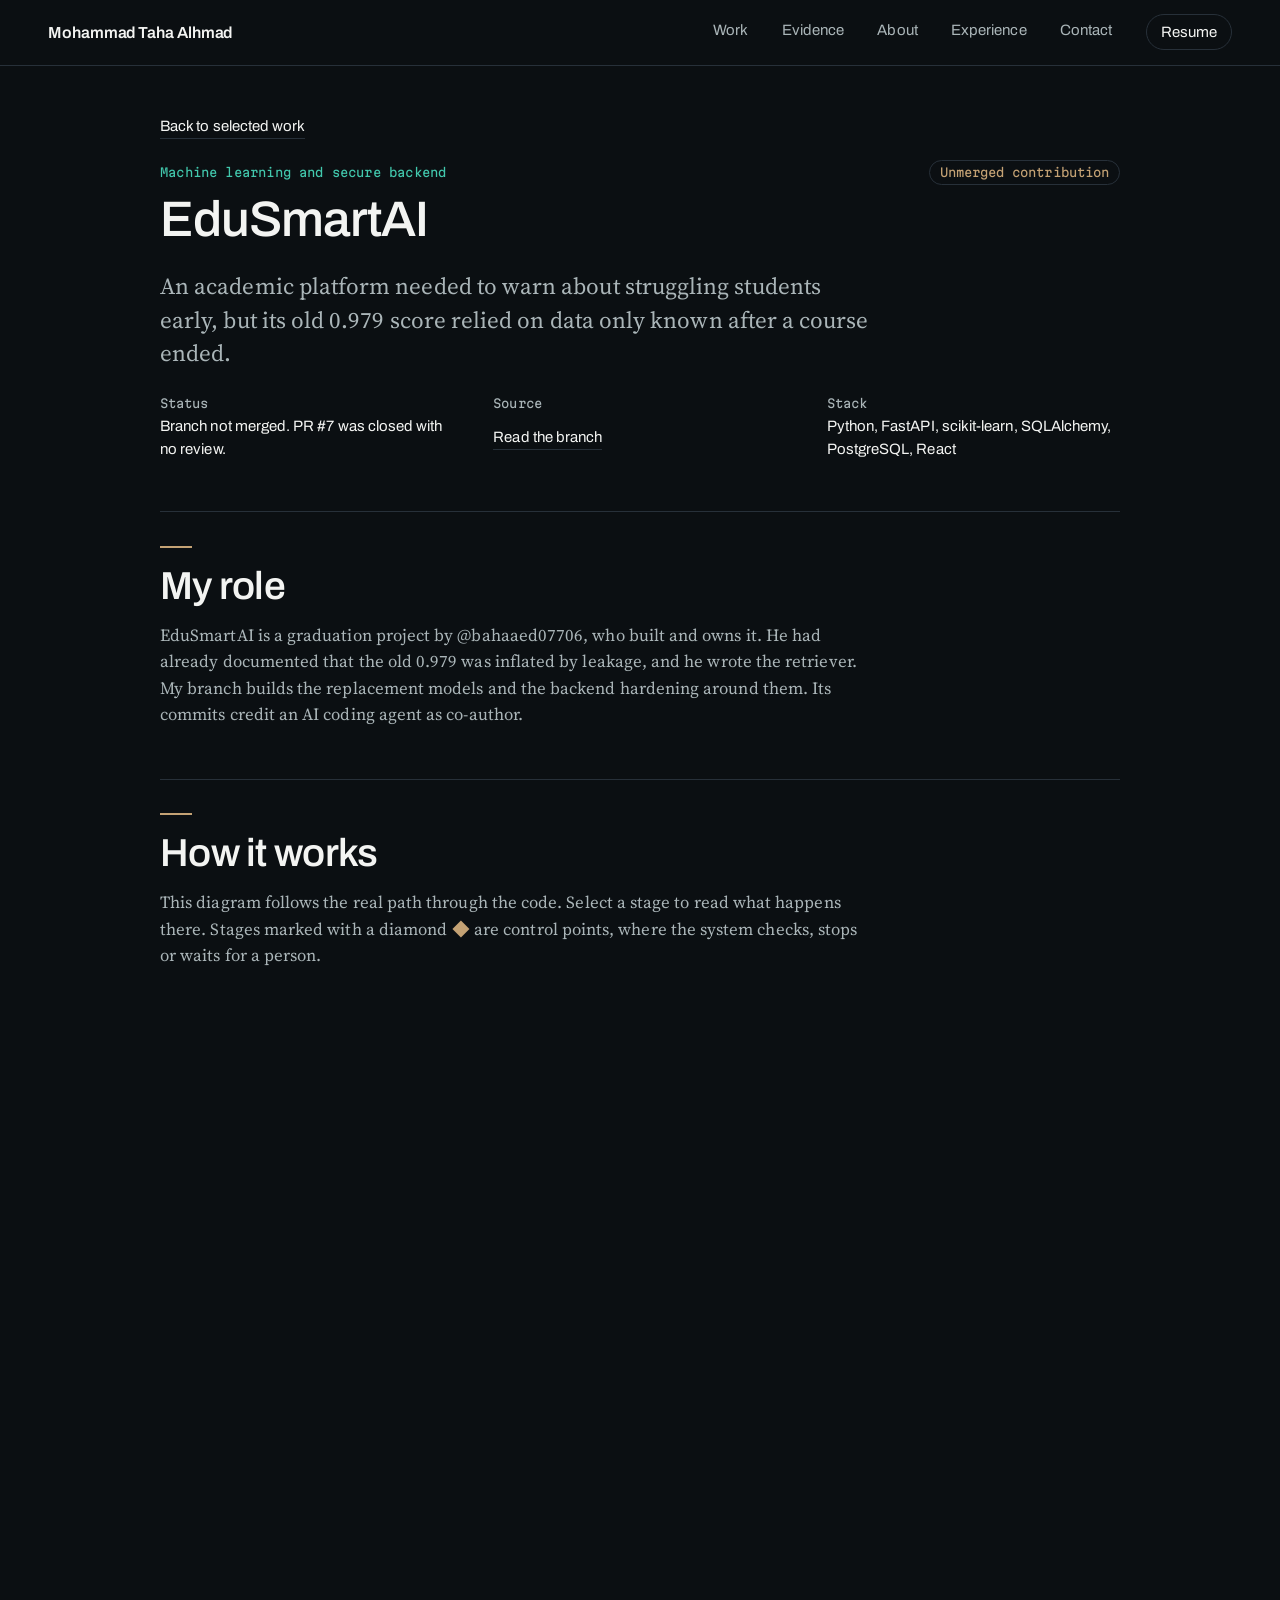
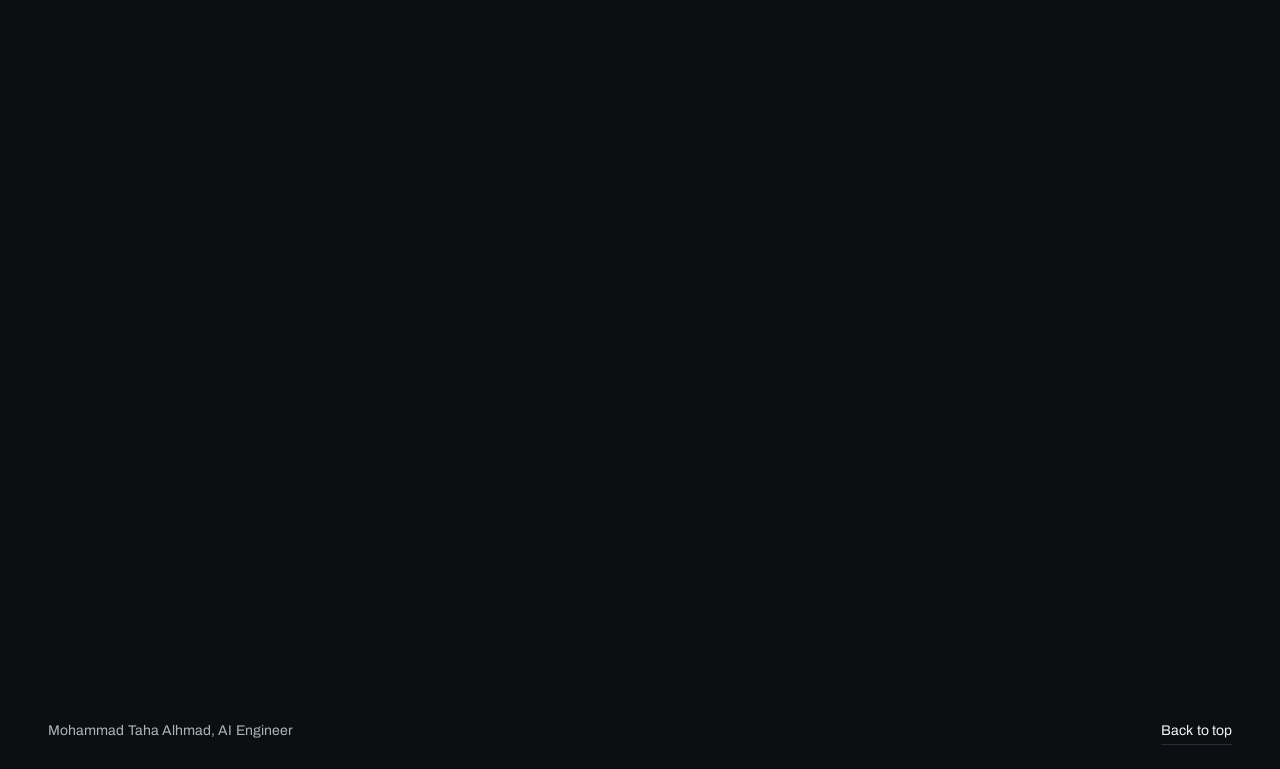
==== commit a927864e: "redesign: evidence-led hero, resume downloads and three result checks - Hero: availability kicker, A" ====
--- a/case-studies/edusmartai.html
+++ b/case-studies/edusmartai.html
@@ -20,8 +20,8 @@
 <link rel="icon" href="../assets/favicon.svg" type="image/svg+xml">
 <link rel="preload" href="../assets/fonts/archivo.woff2" as="font" type="font/woff2" crossorigin>
 <link rel="preload" href="../assets/fonts/source-serif-4.woff2" as="font" type="font/woff2" crossorigin>
-<link rel="stylesheet" href="../assets/site.css?v=c9e9f7b3">
-<script src="../assets/site.js?v=fcb029c4"></script>
+<link rel="stylesheet" href="../assets/site.css?v=f9656976">
+<script src="../assets/site.js?v=f1a990cc"></script>
 </head>
 <body>
 <a class="skip" href="#main">Skip to content</a>
@@ -34,10 +34,10 @@
     <nav id="site-nav" aria-label="Sections">
       <ul>
         <li><a href="../index.html#work">Work</a></li>
+        <li><a href="../index.html#evidence">Evidence</a></li>
         <li><a href="../index.html#about">About</a></li>
-        <li><a href="../index.html#expertise">Expertise</a></li>
         <li><a href="../index.html#experience">Experience</a></li>
-        <li><a href="../index.html#contact">Contact</a></li>
+        <li><a href="../index.html#contact">Contact</a></li><li class="nav-cv"><a href="../index.html#resume">Resume</a></li>
       </ul>
     </nav>
   </div>
--- a/assets/site.css
+++ b/assets/site.css
@@ -499,6 +499,150 @@
 }
 .foot-inner a { display: inline-flex; align-items: center; min-height: 44px; }
 
+/* ---- 2026-11 redesign: hero kicker, resume actions, verified figures, evidence figures ---- */
+.hero-kicker {
+  display: inline-flex; align-items: center; gap: 0.625rem;
+  margin-bottom: 1.125rem; padding: 0.3rem 0.875rem 0.3rem 0.7rem;
+  border: 1px solid var(--line); border-radius: 999px;
+  background: var(--bg-2);
+  color: var(--text-2); font: 400 0.75rem/1.5 var(--mono); letter-spacing: 0.015em;
+}
+.status-dot { position: relative; flex: none; width: 0.5rem; height: 0.5rem; border-radius: 50%; background: var(--accent); }
+.status-dot::after { content: ""; position: absolute; inset: -0.25rem; border-radius: 50%; border: 1px solid var(--accent); opacity: 0.45; }
+.top nav .nav-cv a {
+  padding-inline: 0.875rem; margin-block: 0.4rem; min-height: 36px;
+  border: 1px solid var(--line); border-radius: 999px; color: var(--text);
+}
+.top nav .nav-cv a::after { display: none; }
+.top nav .nav-cv a:hover { border-color: var(--accent); color: var(--accent-hover); }
+
+.btn-cv { gap: 0.75rem; }
+.cv-role { color: var(--accent); }
+.btn-cv:hover .cv-role { color: var(--accent-hover); }
+/* A download glyph drawn with borders, so it needs no image or inline SVG. */
+.cv-icon { position: relative; flex: none; width: 0.875rem; height: 1rem; }
+.cv-icon::before {
+  content: ""; position: absolute; left: 50%; top: 0; width: 0.45rem; height: 0.45rem; margin-left: -0.225rem;
+  border-right: 1.5px solid currentColor; border-bottom: 1.5px solid currentColor; transform: translateY(0.18rem) rotate(45deg);
+}
+.cv-icon::after { content: ""; position: absolute; left: 0; right: 0; bottom: 0; height: 1.5px; background: currentColor; }
+
+/* Verified figures under the hero: the same hairline grid as the index. */
+.receipts { grid-column: 1 / -1; }
+.receipts-title { margin-bottom: 0.75rem; color: var(--text-2); font: 400 0.75rem/1.6 var(--mono); }
+.receipts ul {
+  display: grid; grid-template-columns: repeat(4, minmax(0, 1fr)); gap: 1px; overflow: hidden;
+  background: var(--line); border: 1px solid var(--line); border-radius: 12px;
+}
+.receipts li { display: flex; background: var(--bg-2); }
+.receipts a { flex: 1; display: flex; flex-direction: column; padding: 1rem 1.25rem 1.125rem; color: var(--text); text-decoration: none; }
+.receipts a:focus-visible { outline-offset: -4px; }
+.receipts a:hover { background: var(--surface); }
+.receipt-value { font: 500 clamp(1.625rem, 1.3rem + 1.1vw, 2.25rem)/1.1 var(--mono); letter-spacing: -0.03em; font-variant-numeric: tabular-nums; }
+.receipts li:nth-child(odd) .receipt-value { color: var(--accent); }
+.receipts li:nth-child(even) .receipt-value { color: var(--gold); }
+.receipt-label { margin-top: 0.375rem; font-size: 0.9375rem; font-weight: 500; line-height: 1.35; }
+.receipt-context { margin-top: 0.125rem; color: var(--text-2); font-size: 0.8125rem; line-height: 1.4; }
+
+/* Evidence section */
+.evidence { width: var(--page); margin-inline: auto; padding-top: var(--section); }
+.checks { display: grid; grid-template-columns: repeat(2, minmax(0, 1fr)); gap: clamp(1rem, 2vw, 1.5rem); }
+.check {
+  position: relative; display: flex; flex-direction: column;
+  padding: clamp(1.25rem, 2.6vw, 2rem);
+  background: var(--surface); border: 1px solid var(--line); border-radius: 16px;
+}
+.check-olist { grid-column: 1 / -1; display: grid; grid-template-columns: minmax(0, 5fr) minmax(0, 7fr); gap: 0 clamp(1.5rem, 4vw, 3.5rem); align-items: start; }
+.check-olist .meters { grid-row: span 3; margin-top: 0.25rem; }
+.check .bars, .check .day-notes { margin-bottom: auto; }
+.check figcaption + .bar-axis, .check .chart { flex: none; }
+.check-kicker { color: var(--gold); font: 400 0.75rem/1.6 var(--mono); }
+.check h3 { margin-top: 0.375rem; font-size: clamp(1.1875rem, 1.1rem + 0.4vw, 1.4375rem); font-weight: 560; line-height: 1.2; letter-spacing: -0.012em; }
+.check-lead { margin-top: 0.625rem; color: var(--text-2); font: 400 1rem/1.5 var(--serif); }
+.check-takeaway { margin-top: 1.25rem; padding-top: 1rem; border-top: 1px solid var(--line); font-size: 0.9375rem; line-height: 1.5; }
+.check-source { margin-top: 0.5rem; color: var(--text-2); font-size: 0.8125rem; }
+.check-source a { display: inline-flex; align-items: center; min-height: 44px; margin-block: -0.75rem; }
+.bar-track { fill: var(--bg); }
+.bar-fill { fill: var(--accent); }
+
+/* Bars: each row is a button that selects its note. */
+.bar-axis { display: flex; justify-content: space-between; gap: 1rem; margin-top: 1.5rem; color: var(--text-2); font: 400 0.6875rem/1.5 var(--mono); }
+.bars { margin-top: 0.5rem; }
+.bar-row + .bar-row { margin-top: 0.25rem; }
+.bar-btn {
+  display: grid; grid-template-columns: minmax(0, 1fr) auto; gap: 0.375rem 1rem; width: 100%;
+  min-height: 44px; padding: 0.625rem 0.75rem; border: 1px solid transparent; border-radius: 10px;
+  background: none; color: var(--text-2); cursor: pointer; text-align: left;
+  font: 500 0.9375rem/1.3 var(--sans);
+}
+.bar-btn:hover { color: var(--text); background: var(--bg-2); }
+.bar-btn:focus-visible { outline-offset: 0; }
+.bar-name { min-width: 0; }
+.bar-values { display: flex; gap: 0.875rem; font: 400 0.75rem/1.6 var(--mono); white-space: nowrap; }
+.bar { grid-column: 1 / -1; display: block; width: 100%; height: 0.5rem; border-radius: 2px; }
+.bar-fill { fill: var(--text-2); }
+.is-baseline .bar-fill { fill: var(--gold); }
+.bar-row.is-open .bar-btn { color: var(--text); background: var(--bg-2); border-color: var(--line); }
+.bar-row.is-open .bar-fill { fill: var(--accent); }
+.is-baseline.is-open .bar-fill { fill: var(--gold); }
+.bar-note p, .day-note p { color: var(--text); font-size: 0.9375rem; line-height: 1.5; }
+.bar-note { padding: 0.375rem 0.75rem 0.5rem; }
+.js .bar-note { display: none; }
+.js .bar-note.is-open { display: block; }
+
+/* Line chart */
+.chart { margin-top: 1.25rem; padding: 0.75rem 0.5rem 0.25rem; background: var(--bg); border: 1px solid var(--line); border-radius: 12px; }
+.chart svg { display: block; width: 100%; height: auto; overflow: visible; }
+.chart .grid { stroke: var(--line); stroke-width: 1; }
+.chart .chance { stroke: var(--gold); stroke-width: 1.25; stroke-dasharray: 4 4; }
+.chart .tick, .chart .axis-label, .chart .chance-label { fill: var(--text-2); font: 400 9px var(--mono); }
+.chart .chance-label, .chart .tick-chance { fill: var(--gold); }
+.chart .series { fill: none; stroke: var(--accent); stroke-width: 2.25; stroke-linejoin: round; stroke-linecap: round; }
+.chart .pt { cursor: pointer; }
+.chart .pt-halo { fill: var(--accent); opacity: 0; }
+.chart .pt-dot { fill: var(--bg); stroke: var(--accent); stroke-width: 2; }
+.chart .pt-label { fill: var(--text-2); font: 500 10px var(--mono); }
+.chart .pt.is-active .pt-dot { fill: var(--accent); }
+.chart .pt.is-active .pt-halo { opacity: 0.18; }
+.chart .pt.is-active .pt-label { fill: var(--text); }
+.day-btns { display: flex; gap: 0.5rem; margin-top: 1rem; }
+.day-btn {
+  flex: 1; min-height: 44px; padding: 0 0.875rem;
+  background: var(--bg-2); border: 1px solid var(--line); border-radius: 8px;
+  color: var(--text-2); cursor: pointer; font: 500 0.9375rem var(--sans);
+}
+.day-btn:hover { color: var(--text); border-color: var(--text-2); }
+.day-btn[aria-expanded="true"] { color: var(--on-accent); background: var(--accent); border-color: var(--accent); }
+.day-notes { margin-top: 0.875rem; }
+.day-figures { display: flex; flex-wrap: wrap; gap: 0.25rem 1.25rem; margin-bottom: 0.375rem; color: var(--text-2); font: 400 0.75rem/1.6 var(--mono); }
+.day-note + .day-note { margin-top: 0.75rem; }
+.js .day-note { display: none; }
+.js .day-note.is-open { display: block; }
+.js .day-note + .day-note { margin-top: 0; }
+
+/* Meters */
+.meters { margin-top: 1.25rem; }
+.meter + .meter { margin-top: 1.125rem; }
+.meter-head { display: flex; justify-content: space-between; align-items: baseline; gap: 1rem; }
+.meter-name { font-size: 0.9375rem; font-weight: 600; }
+.meter-value { color: var(--accent); font: 500 1.25rem/1.2 var(--mono); font-variant-numeric: tabular-nums; }
+.meter-bar { display: block; width: 100%; height: 0.875rem; margin-top: 0.5rem; }
+.meter-bar .bar-fill { fill: var(--accent); }
+.meter-chance { fill: var(--gold); }
+.meter-foot { display: flex; flex-wrap: wrap; align-items: center; gap: 0.25rem 0.5rem; margin-top: 0.375rem; color: var(--text-2); font: 400 0.75rem/1.6 var(--mono); }
+.meter-key { width: 2px; height: 0.875rem; background: var(--gold); }
+.meter-scale { margin-left: auto; }
+
+/* Resume block in Contact */
+.resume { margin-top: 2.25rem; padding-top: 1.5rem; border-top: 1px solid var(--line); }
+.resume-title { font-size: 1.0625rem; font-weight: 600; }
+.cv-cards { display: grid; grid-template-columns: repeat(2, minmax(0, 1fr)); gap: 1rem; margin-top: 0.875rem; }
+.cv-card { display: flex; flex-direction: column; gap: 0.375rem; padding: 1.25rem; background: var(--surface); border: 1px solid var(--line); border-radius: 12px; }
+.cv-card-role { font-size: 1.0625rem; font-weight: 600; }
+.cv-card-focus { flex: 1; color: var(--text-2); font-size: 0.9375rem; line-height: 1.5; }
+.cv-card .btn { margin-top: 0.625rem; align-self: flex-start; }
+.cv-note { margin-top: 0.75rem; color: var(--text-2); font: 400 0.75rem/1.6 var(--mono); }
+
 /* Narrower screens */
 @media (max-width: 1240px) {
   .purpose { max-width: 40em; }
@@ -511,6 +655,10 @@
   .approach { grid-column: 1; }
   .findings, .more ul { grid-template-columns: minmax(0, 1fr); }
   .hero-grid { grid-template-columns: minmax(0, 1fr) clamp(15rem, 34vw, 19rem); column-gap: 2rem; }
+  .receipts ul { grid-template-columns: repeat(2, minmax(0, 1fr)); }
+  .checks { grid-template-columns: minmax(0, 1fr); }
+  .check-olist { grid-template-columns: minmax(0, 1fr); }
+  .check-olist .meters { grid-row: auto; margin-top: 1.25rem; }
 }
 @media (max-width: 860px) {
   /* The trace turns vertical, and each note opens under its stage. */
@@ -611,6 +759,16 @@
   .trace-wrap { margin-inline: -0.25rem; }
   .cell { padding: 1rem; }
   .project-foot .btn { width: 100%; }
+  .hero-kicker { order: 0; align-self: flex-start; align-items: flex-start; margin-bottom: 0.875rem; border-radius: 12px; }
+  .status-dot { margin-top: 0.4rem; }
+  .receipts { order: 9; margin-top: 1.5rem; }
+  .receipts a { padding: 0.875rem 1rem; }
+  .check { padding: 1.125rem; border-radius: 14px; }
+  .bar-btn { padding-inline: 0.5rem; }
+  .bar-values { flex-direction: column; gap: 0; text-align: right; }
+  .meter-scale { margin-left: 0; flex-basis: 100%; }
+  .cv-cards { grid-template-columns: minmax(0, 1fr); }
+  .cv-card .btn { align-self: stretch; }
 }
 
 /* ---- Motion. Everything that moves is in this block, so reduced motion and no JavaScript get the still page above. ---- */
@@ -696,6 +854,26 @@
   }
   .js .is-open .stage-note p { animation: note-in 0.32s var(--ease) both; }
 
+  /* Evidence figures: bars grow and the line draws once, when the figure appears. */
+  .bar-fill { transform-box: fill-box; transform-origin: left center; transition: fill 0.2s; }
+  .js .check:not(.in) .bar-fill { transform: scaleX(0); }
+  .js .check.in .bar-fill { animation: grow 0.9s var(--ease) both; }
+  .js .check.in .bar-row:nth-child(2) .bar-fill { animation-delay: 0.1s; }
+  .js .check.in .bar-row:nth-child(3) .bar-fill { animation-delay: 0.2s; }
+  .js .check.in .bar-row:nth-child(4) .bar-fill { animation-delay: 0.3s; }
+  .js .check.in .meter:nth-child(2) .bar-fill { animation-delay: 0.15s; }
+  .js .check:not(.in) .series { stroke-dasharray: 1; stroke-dashoffset: 1; }
+  .js .check.in .series { stroke-dasharray: 1; animation: draw 1.1s var(--ease) 0.15s both; }
+  .chart .pt-dot, .chart .pt-halo, .chart .pt-label { transition: fill 0.2s, opacity 0.2s; }
+  .bar-btn, .day-btn, .receipts a { transition: color 0.18s, background-color 0.18s, border-color 0.18s; }
+  .js .bar-note.is-open p, .js .day-note.is-open p { animation: note-in 0.32s var(--ease) both; }
+  .btn-cv .cv-icon { transition: transform 0.22s var(--ease); }
+  .btn-cv:hover .cv-icon { transform: translateY(2px); }
+  @media (hover: hover) and (pointer: fine) {
+    .check { transition: border-color 0.28s, opacity 0.75s var(--ease), translate 0.75s var(--ease); }
+    .check:hover { border-color: rgb(66 200 173 / 0.35); }
+  }
+
   /* Project card hover */
   @media (hover: hover) and (pointer: fine) {
     .project:not(.case-panel):hover {
@@ -736,6 +914,14 @@
     0%, 100% { scale: 1; }
     45% { scale: 1.35; }
   }
+  @keyframes grow {
+    from { transform: scaleX(0); }
+    to { transform: scaleX(1); }
+  }
+  @keyframes draw {
+    from { stroke-dashoffset: 1; }
+    to { stroke-dashoffset: 0; }
+  }
   @keyframes note-in {
     from { opacity: 0; transform: translateY(0.25rem); }
     to { opacity: 1; transform: none; }
@@ -745,7 +931,9 @@
 @media (forced-colors: active) {
   .stage-gate .stage-mark, .legend-mark, .path .stage-gate .path-mark { background: Highlight; forced-color-adjust: none; }
   .is-open .stage-mark { outline: 2px solid Highlight; }
-  .btn, .project, .frame, .trace-wrap { border: 1px solid CanvasText; }
+  .btn, .project, .frame, .trace-wrap, .check, .cv-card, .day-btn { border: 1px solid CanvasText; }
+  .bar-fill, .chart .series, .chart .pt-dot, .meter-chance { forced-color-adjust: none; }
+  .bar-row.is-open .bar-btn, .day-btn[aria-expanded="true"] { outline: 2px solid Highlight; }
   .hero::before, .hero::after, .path-pulse { display: none; }
 }
 @media print {
